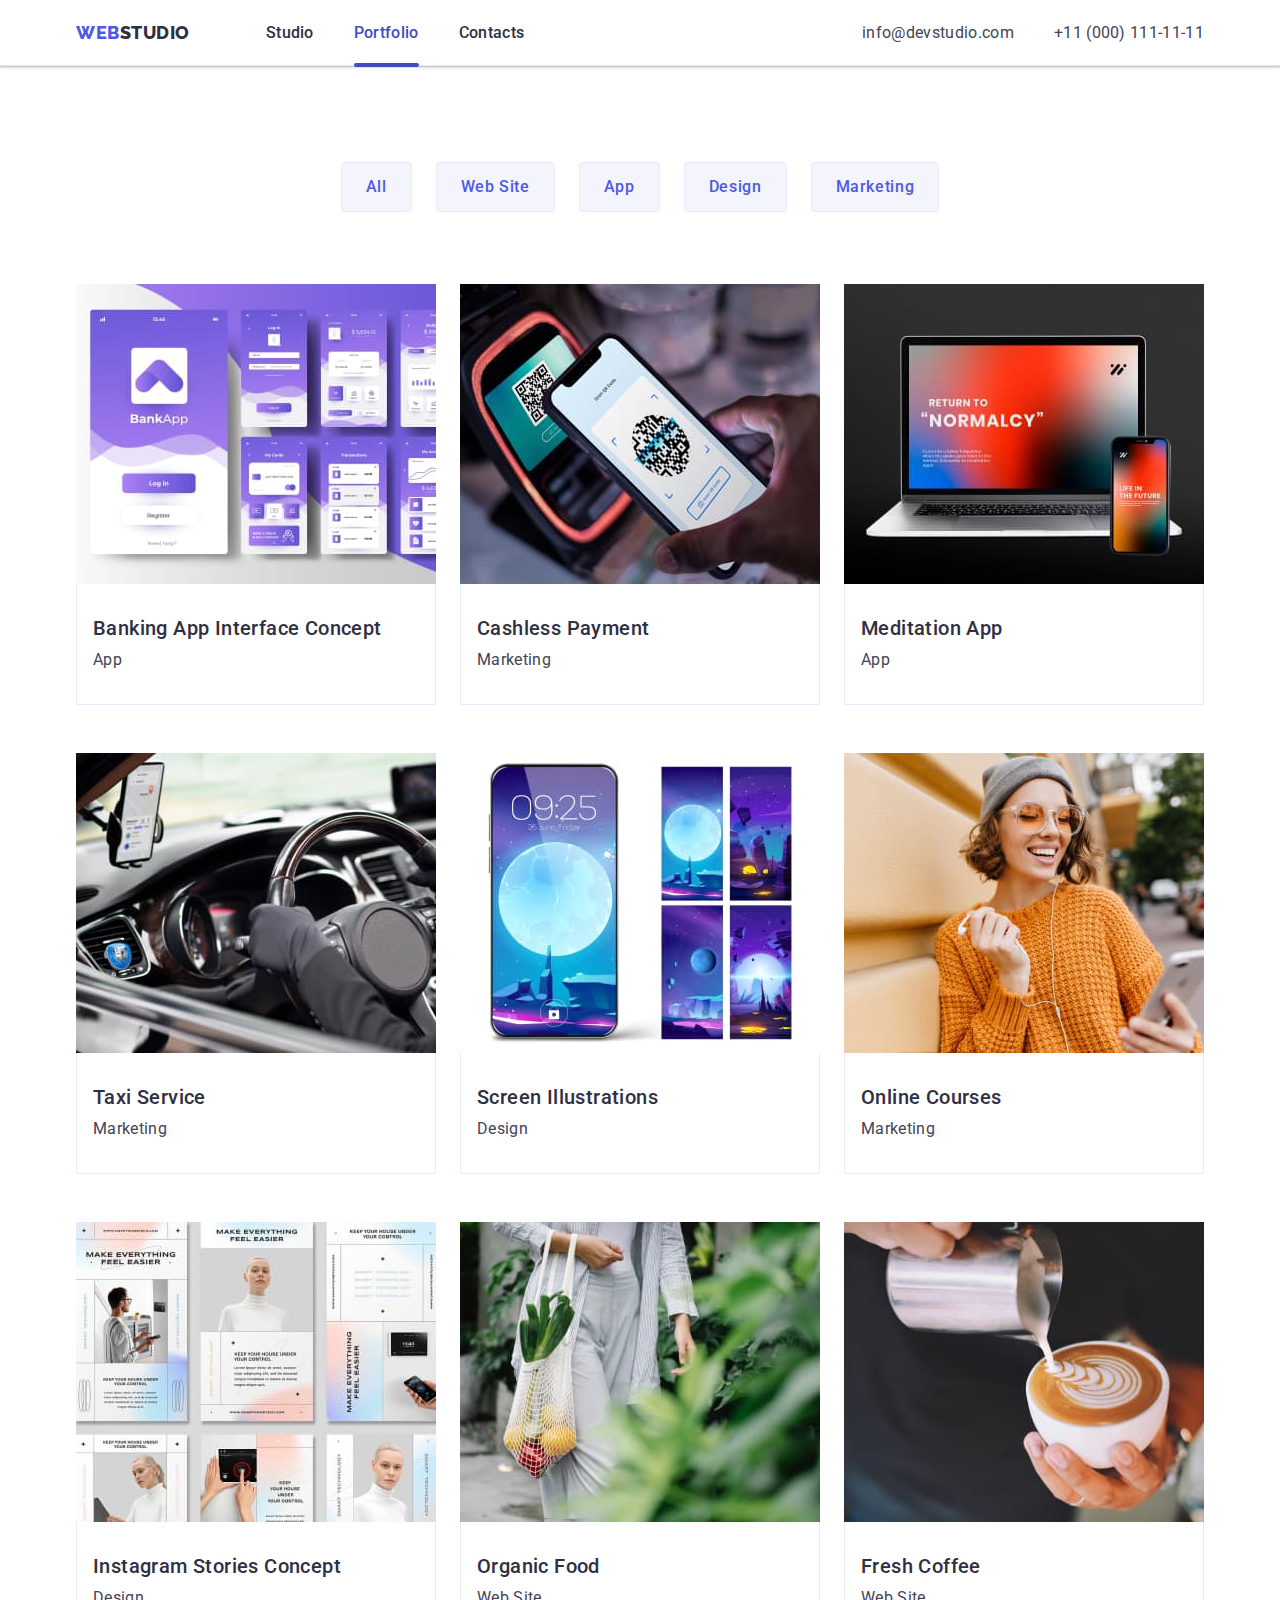
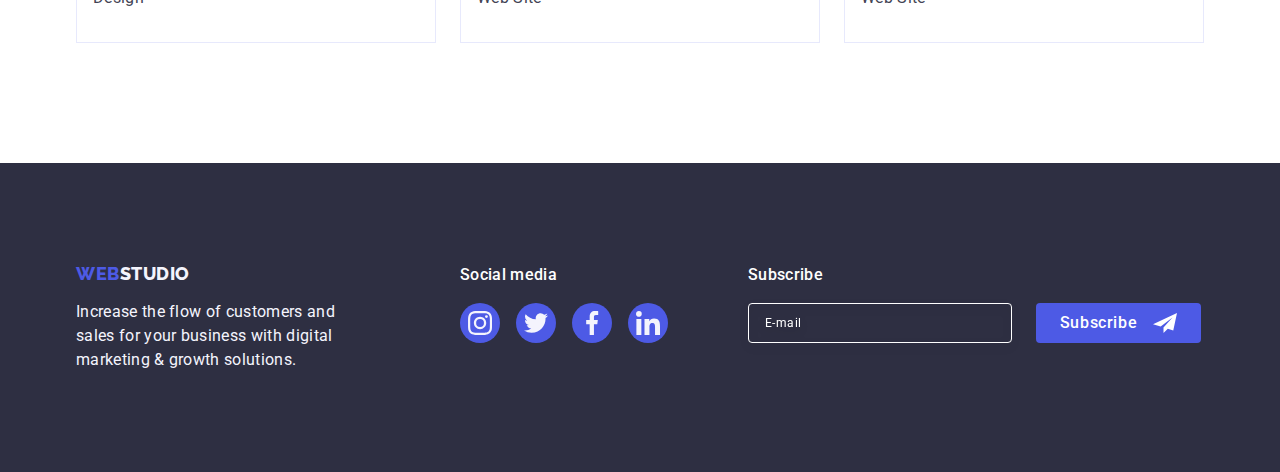
==== portfolio.html @ 52f86ce3 "Initial commit" ====
<!DOCTYPE html>
<html lang="en">
  <head>
    <meta charset="UTF-8" />
    <meta http-equiv="X-UA-Compatible" content="IE=edge" />
    <meta name="viewport" content="width=device-width, initial-scale=1.0" />
    <title>Portfolio</title>
    <link rel="preconnect" href="https://fonts.googleapis.com" />
    <link rel="preconnect" href="https://fonts.gstatic.com" crossorigin />
    <link
      href="https://fonts.googleapis.com/css2?family=Raleway:wght@800&family=Roboto:wght@400;500;700;900&display=swap"
      rel="stylesheet"
    />
    <link
      rel="stylesheet"
      href="https://cdn.jsdelivr.net/npm/modern-normalize@1.1.0/modern-normalize.min.css"
    />
    <link rel="stylesheet" href="./css/styles.css" />
  </head>
  <body>
    <!-- Header section -->
    <header class="header">
      <div class="c-header container">
        <nav class="nav">
          <a class="logo link" href="./index.html">
            Web<span class="studio">Studio</span>
          </a>
          <ul class="list nav-list">
            <li>
              <a class="first-menu link" href="./index.html">Studio</a>
            </li>
            <li>
              <a class="first-menu current link" href="./portfolio.html"
                >Portfolio</a
              >
            </li>
            <li>
              <a class="first-menu link" href="">Contacts</a>
            </li>
          </ul>
        </nav>
        <address class="address">
          <ul class="adress-list list">
            <li>
              <a class="adress-link link" href="mailto:info@devstudio.com"
                >info@devstudio.com</a
              >
            </li>
            <li>
              <a class="adress-link link" href="tel:+110001111111"
                >+11 (000) 111-11-11</a
              >
            </li>
          </ul>
        </address>
      </div>
    </header>
    <main>
      <!-- Filter -->
      <section class="global-portfolio">
        <div class="container">
          <h1 hidden>Portfolio</h1>
          <ul class="glob-port-list list">
            <li>
              <button class="button-port button" type="button">All</button>
            </li>
            <li>
              <button class="button-port button" type="button">Web Site</button>
            </li>
            <li>
              <button class="button-port button" type="button">App</button>
            </li>
            <li>
              <button class="button-port button" type="button">Design</button>
            </li>
            <li>
              <button class="button-port button" type="button">
                Marketing
              </button>
            </li>
          </ul>
          <!-- Portfolio -->
          <ul class="glob-port-list-photo list">
            <li class="glob-port-photo-li">
              <a class="glob-portfolio-link link" href="">
                <div class="portfolio-box">
                  <img
                    src="./images/portfolio/img-01.jpg"
                    alt="img 1"
                    width="360"
                    height="300"
                  />
                  <p class="overlay-label">
                    14 Stylish and User-Friendly App Design Concepts · Task
                    Manager App · Calorie Tracker App · Exotic Fruit Ecommerce
                    App · Cloud Storage App
                  </p>
                </div>
                <div class="app-character">
                  <h2 class="first-h">Banking App Interface Concept</h2>
                  <p class="first-p">App</p>
                </div></a
              >
            </li>
            <li class="glob-port-photo-li">
              <a class="glob-portfolio-link link" href=""
                ><div class="portfolio-box">
                  <img
                    src="./images/portfolio/img-02.jpg"
                    alt="img 2"
                    width="360"
                    height="300"
                  />
                  <p class="overlay-label">
                    14 Stylish and User-Friendly App Design Concepts · Task
                    Manager App · Calorie Tracker App · Exotic Fruit Ecommerce
                    App · Cloud Storage App
                  </p>
                </div>
                <div class="app-character">
                  <h2 class="first-h">Cashless Payment</h2>
                  <p class="first-p">Marketing</p>
                </div></a
              >
            </li>
            <li class="glob-port-photo-li">
              <a class="glob-portfolio-link link" href=""
                ><div class="portfolio-box">
                  <img
                    src="./images/portfolio/img-03.jpg"
                    alt="img 3"
                    width="360"
                    height="300"
                  />
                  <p class="overlay-label">
                    Lo14 Stylish and User-Friendly App Design Concepts · Task
                    Manager App · Calorie Tracker App · Exotic Fruit Ecommerce
                    App · Cloud Storage Apprem ipsum dolor sit amet, consectetur
                    adipisicing elit.
                  </p>
                </div>
                <div class="app-character">
                  <h2 class="first-h">Meditation App</h2>
                  <p class="first-p">App</p>
                </div></a
              >
            </li>
            <li class="glob-port-photo-li">
              <a class="glob-portfolio-link link" href=""
                ><div class="portfolio-box">
                  <img
                    src="./images/portfolio/img-04.jpg"
                    alt="img 4"
                    width="360"
                    height="300"
                  />
                  <p class="overlay-label">
                    14 Stylish and User-Friendly App Design Concepts · Task
                    Manager App · Calorie Tracker App · Exotic Fruit Ecommerce
                    App · Cloud Storage App
                  </p>
                </div>
                <div class="app-character">
                  <h2 class="first-h">Taxi Service</h2>
                  <p class="first-p">Marketing</p>
                </div></a
              >
            </li>
            <li class="glob-port-photo-li">
              <a class="glob-portfolio-link link" href=""
                ><div class="portfolio-box">
                  <img
                    src="./images/portfolio/img-05.jpg"
                    alt="img 5"
                    width="360"
                    height="300"
                  />
                  <p class="overlay-label">
                    14 Stylish and User-Friendly App Design Concepts · Task
                    Manager App · Calorie Tracker App · Exotic Fruit Ecommerce
                    App · Cloud Storage App
                  </p>
                </div>
                <div class="app-character">
                  <h2 class="first-h">Screen Illustrations</h2>
                  <p class="first-p">Design</p>
                </div></a
              >
            </li>
            <li class="glob-port-photo-li">
              <a class="glob-portfolio-link link" href=""
                ><div class="portfolio-box">
                  <img
                    src="./images/portfolio/img-06.jpg"
                    alt="img 6"
                    width="360"
                    height="300"
                  />
                  <p class="overlay-label">
                    14 Stylish and User-Friendly App Design Concepts · Task
                    Manager App · Calorie Tracker App · Exotic Fruit Ecommerce
                    App · Cloud Storage AppLorem ipsum dolor sit amet,
                    consectetur adipisicing elit.
                  </p>
                </div>
                <div class="app-character">
                  <h2 class="first-h">Online Courses</h2>
                  <p class="first-p">Marketing</p>
                </div></a
              >
            </li>
            <li class="glob-port-photo-li">
              <a class="glob-portfolio-link link" href=""
                ><div class="portfolio-box">
                  <img
                    src="./images/portfolio/img-07.jpg"
                    alt="img 7"
                    width="360"
                    height="300"
                  />
                  <p class="overlay-label">
                    Lor14 Stylish and User-Friendly App Design Concepts · Task
                    Manager App · Calorie Tracker App · Exotic Fruit Ecommerce
                    App · Cloud Storage Appem ipsum dolor sit amet, consectetur
                    adipisicing elit.
                  </p>
                </div>
                <div class="app-character">
                  <h2 class="first-h">Instagram Stories Concept</h2>
                  <p class="first-p">Design</p>
                </div></a
              >
            </li>
            <li class="glob-port-photo-li">
              <a class="glob-portfolio-link link" href=""
                ><div class="portfolio-box">
                  <img
                    src="./images/portfolio/img-08.jpg"
                    alt="img 8"
                    width="360"
                    height="300"
                  />
                  <p class="overlay-label">
                    Lo14 Stylish and User-Friendly App Design Concepts · Task
                    Manager App · Calorie Tracker App · Exotic Fruit Ecommerce
                    App · Cloud Storage Apprem ipsum dolor sit amet, consectetur
                    adipisicing elit.
                  </p>
                </div>
                <div class="app-character">
                  <h2 class="first-h">Organic Food</h2>
                  <p class="first-p">Web Site</p>
                </div></a
              >
            </li>
            <li class="glob-port-photo-li">
              <a class="glob-portfolio-link link" href=""
                ><div class="portfolio-box">
                  <img src="./images/portfolio/img-09.jpg" alt="img 9" />
                  <p class="overlay-label">
                    Lo14 Stylish and User-Friendly App Design Concepts · Task
                    Manager App · Calorie Tracker App · Exotic Fruit Ecommerce
                    App · Cloud Storage Apprem ipsum dolor sit amet, consectetur
                    adipisicing elit.
                  </p>
                </div>
                <div class="app-character">
                  <h2 class="first-h">Fresh Coffee</h2>
                  <p class="first-p">Web Site</p>
                </div></a
              >
            </li>
          </ul>
        </div>
      </section>
    </main>
    <footer class="footer">
      <div class="footer-container-global container">
        <div class="footer-container">
          <a class="footer-logo link" href="./index.html">
            Web<span class="studio-two">Studio</span>
          </a>
          <p class="footer-p first-p">
            Increase the flow of customers and sales for your business with
            digital marketing & growth solutions.
          </p>
        </div>
        <div class="socials-container">
          <p class="footer-par">Social media</p>
          <ul class="footer-list list">
            <li class="footer-item">
              <a class="footer-link" href="">
                <svg class="footer-icon" width="24" height="24">
                  <use href="./images/icons.svg#instagram"></use>
                </svg>
              </a>
            </li>
            <li class="footer-item">
              <a class="footer-link" href="">
                <svg class="footer-icon" width="24" height="24">
                  <use href="./images/icons.svg#twitter"></use>
                </svg>
              </a>
            </li>
            <li class="footer-item">
              <a class="footer-link" href="">
                <svg class="footer-icon" width="24" height="24">
                  <use href="./images/icons.svg#facebook"></use>
                </svg>
              </a>
            </li>
            <li class="footer-item">
              <a class="footer-link" href="">
                <svg class="footer-icon" width="24" height="24">
                  <use href="./images/icons.svg#linkedin"></use>
                </svg>
              </a>
            </li>
          </ul>
        </div>
        <!-- Subscription form -->
        <div class="subscribe-form">
          <p class="footer-par">Subscribe</p>
          <form name="subscribe_form" class="subscribe-form-wrapper" novalidate>
            <label class="subscribe-form-wrapper">
              <input
                class="subscribe-form-input"
                type="email"
                name="subscribe-form-input"
                placeholder="E-mail"
              />
            </label>
            <button class="subscribe-btn button" type="submit">
              Subscribe
              <svg class="subscribe-btn-icon" width="24" height="24">
                <use href="./images/icons.svg#icon-send"></use>
              </svg>
            </button>
          </form>
        </div>
      </div>
    </footer>
  </body>
</html>
---- css/styles.css ----
/*! normalize.css v8.0.1 | MIT License | github.com/necolas/normalize.css */

/* Document
   ========================================================================== */

/**
 * 1. Correct the line height in all browsers.
 * 2. Prevent adjustments of font size after orientation changes in iOS.
 */

 html {
    line-height: 1.15; /* 1 */
    -webkit-text-size-adjust: 100%; /* 2 */
  }
  
  /* Sections
     ========================================================================== */
  
  /**
   * Remove the margin in all browsers.
   */
  
  body {
    margin: 0;
  }
  
  /**
   * Render the `main` element consistently in IE.
   */
  
  main {
    display: block;
  }
  
  /**
   * Correct the font size and margin on `h1` elements within `section` and
   * `article` contexts in Chrome, Firefox, and Safari.
   */
  
  h1 {
    font-size: 2em;
    margin: 0.67em 0;
  }
  
  /* Grouping content
     ========================================================================== */
  
  /**
   * 1. Add the correct box sizing in Firefox.
   * 2. Show the overflow in Edge and IE.
   */
  
  hr {
    box-sizing: content-box; /* 1 */
    height: 0; /* 1 */
    overflow: visible; /* 2 */
  }
  
  /**
   * 1. Correct the inheritance and scaling of font size in all browsers.
   * 2. Correct the odd `em` font sizing in all browsers.
   */
  
  pre {
    font-family: monospace, monospace; /* 1 */
    font-size: 1em; /* 2 */
  }
  
  /* Text-level semantics
     ========================================================================== */
  
  /**
   * Remove the gray background on active links in IE 10.
   */
  
  a {
    background-color: transparent;
  }
  
  /**
   * 1. Remove the bottom border in Chrome 57-
   * 2. Add the correct text decoration in Chrome, Edge, IE, Opera, and Safari.
   */
  
  abbr[title] {
    border-bottom: none; /* 1 */
    text-decoration: underline; /* 2 */
    text-decoration: underline dotted; /* 2 */
  }
  
  /**
   * Add the correct font weight in Chrome, Edge, and Safari.
   */
  
  b,
  strong {
    font-weight: bolder;
  }
  
  /**
   * 1. Correct the inheritance and scaling of font size in all browsers.
   * 2. Correct the odd `em` font sizing in all browsers.
   */
  
  code,
  kbd,
  samp {
    font-family: monospace, monospace; /* 1 */
    font-size: 1em; /* 2 */
  }
  
  /**
   * Add the correct font size in all browsers.
   */
  
  small {
    font-size: 80%;
  }
  
  /**
   * Prevent `sub` and `sup` elements from affecting the line height in
   * all browsers.
   */
  
  sub,
  sup {
    font-size: 75%;
    line-height: 0;
    position: relative;
    vertical-align: baseline;
  }
  
  sub {
    bottom: -0.25em;
  }
  
  sup {
    top: -0.5em;
  }
  
  /* Embedded content
     ========================================================================== */
  
  /**
   * Remove the border on images inside links in IE 10.
   */
  
  img {
    border-style: none;
  }
  
  /* Forms
     ========================================================================== */
  
  /**
   * 1. Change the font styles in all browsers.
   * 2. Remove the margin in Firefox and Safari.
   */
  
  button,
  input,
  optgroup,
  select,
  textarea {
    font-family: inherit; /* 1 */
    font-size: 100%; /* 1 */
    line-height: 1.15; /* 1 */
    margin: 0; /* 2 */
  }
  
  /**
   * Show the overflow in IE.
   * 1. Show the overflow in Edge.
   */
  
  button,
  input { /* 1 */
    overflow: visible;
  }
  
  /**
   * Remove the inheritance of text transform in Edge, Firefox, and IE.
   * 1. Remove the inheritance of text transform in Firefox.
   */
  
  button,
  select { /* 1 */
    text-transform: none;
  }
  
  /**
   * Correct the inability to style clickable types in iOS and Safari.
   */
  
  button,
  [type="button"],
  [type="reset"],
  [type="submit"] {
    -webkit-appearance: button;
  }
  
  /**
   * Remove the inner border and padding in Firefox.
   */
  
  button::-moz-focus-inner,
  [type="button"]::-moz-focus-inner,
  [type="reset"]::-moz-focus-inner,
  [type="submit"]::-moz-focus-inner {
    border-style: none;
    padding: 0;
  }
  
  /**
   * Restore the focus styles unset by the previous rule.
   */
  
  button:-moz-focusring,
  [type="button"]:-moz-focusring,
  [type="reset"]:-moz-focusring,
  [type="submit"]:-moz-focusring {
    outline: 1px dotted ButtonText;
  }
  
  /**
   * Correct the padding in Firefox.
   */
  
  fieldset {
    padding: 0.35em 0.75em 0.625em;
  }
  
  /**
   * 1. Correct the text wrapping in Edge and IE.
   * 2. Correct the color inheritance from `fieldset` elements in IE.
   * 3. Remove the padding so developers are not caught out when they zero out
   *    `fieldset` elements in all browsers.
   */
  
  legend {
    box-sizing: border-box; /* 1 */
    color: inherit; /* 2 */
    display: table; /* 1 */
    max-width: 100%; /* 1 */
    padding: 0; /* 3 */
    white-space: normal; /* 1 */
  }
  
  /**
   * Add the correct vertical alignment in Chrome, Firefox, and Opera.
   */
  
  progress {
    vertical-align: baseline;
  }
  
  /**
   * Remove the default vertical scrollbar in IE 10+.
   */
  
  textarea {
    overflow: auto;
  }
  
  /**
   * 1. Add the correct box sizing in IE 10.
   * 2. Remove the padding in IE 10.
   */
  
  [type="checkbox"],
  [type="radio"] {
    box-sizing: border-box; /* 1 */
    padding: 0; /* 2 */
  }
  
  /**
   * Correct the cursor style of increment and decrement buttons in Chrome.
   */
  
  [type="number"]::-webkit-inner-spin-button,
  [type="number"]::-webkit-outer-spin-button {
    height: auto;
  }
  
  /**
   * 1. Correct the odd appearance in Chrome and Safari.
   * 2. Correct the outline style in Safari.
   */
  
  [type="search"] {
    -webkit-appearance: textfield; /* 1 */
    outline-offset: -2px; /* 2 */
  }
  
  /**
   * Remove the inner padding in Chrome and Safari on macOS.
   */
  
  [type="search"]::-webkit-search-decoration {
    -webkit-appearance: none;
  }
  
  /**
   * 1. Correct the inability to style clickable types in iOS and Safari.
   * 2. Change font properties to `inherit` in Safari.
   */
  
  ::-webkit-file-upload-button {
    -webkit-appearance: button; /* 1 */
    font: inherit; /* 2 */
  }
  
  /* Interactive
     ========================================================================== */
  
  /*
   * Add the correct display in Edge, IE 10+, and Firefox.
   */
  
  details {
    display: block;
  }
  
  /*
   * Add the correct display in all browsers.
   */
  
  summary {
    display: list-item;
  }
  
  /* Misc
     ========================================================================== */
  
  /**
   * Add the correct display in IE 10+.
   */
  
  template {
    display: none;
  }
  
  /**
   * Add the correct display in IE 10.
   */
  
  [hidden] {
    display: none;
  }

:root {
	--primary-brand: #4d5ae5;
	--pressed-state: #404bbf;
	--dark: #2e2f42;
	--success: #31d0aa;
	--text: #434455;
	--subtle-text: #8e8f99;
	--accent: #e7e9fc;
	--light: #f4f4fd;
	--modal-overlay: #2e2f42;
	--hero-background: #2e2f42;
	--white-background: #ffffff;
	--modal-background: #fcfcfc;
}

body {
    font-family: 'Roboto', sans-serif;
    color: var(--text);
    background-color: var(--white-background);
}

h1, h2, h3, h4, h5, h6 {
    margin: 0;
}

p {
    margin: 0;
}

img {
    display: block;
}


.list {
    list-style: none;
    margin: 0;
    padding-left: 0;
}

.link {
    text-decoration: none;
    color: var(--dark);
    text-decoration: none;
    transition: color 250ms cubic-bezier(0.4, 0, 0.2, 1);

}

.link:hover,
.link:focus {
    color: var(--pressed-state);
}

.container {
    width: 1158px;
    margin-left: auto;
    margin-right: auto;
    padding: 0 15px;
}

.first-menu {
    position: relative;
    font-weight: 500;
    line-height: 1.5;
    letter-spacing: 0.02em;
    padding: 24px 0 24px;
}

.first-menu::after {
  content: '';
  position: absolute;
  bottom: 0;
  left: 0;
  bottom: -1px;
  width: 100%;
  height: 4px;
  border-radius: 2px;
}

.overlay-label {
  position: absolute;
  top: 0;
  font-size: 16px;
  line-height: 1.5;
  letter-spacing: 0.02em;
  color: var(--light);
  padding: 40px 32px;
  margin: 0;
  background-color: var(--primary-brand);
  height: 100%;
  width: 100%;
  transform: translateY(100%);
  transition: transform 250ms cubic-bezier(0.4, 0, 0.2, 1);
}

.glob-portfolio-link:hover .overlay-label,
.glob-portfolio-link:focus .overlay-label {
  transform: translateY(0);
}

.glob-portfolio-link {
  display: block;
  transition: box-shadow 250ms cubic-bezier(0.4, 0, 0.2, 1);
}

.glob-portfolio-link:hover,
.glob-portfolio-link:focus {
  box-shadow: 0px 1px 6px rgba(46, 47, 66, 0.08), 0px 1px 1px rgba(46, 47, 66, 0.16), 0px 2px 1px rgba(46, 47, 66, 0.08);
}
.portfolio-box {
  position: relative;
  overflow: hidden;
}

.first-menu.current {
  color: var(--pressed-state);
}

.first-menu.current::after {
  background-color: var(--pressed-state);
}

.logo {
    color: var(--primary-brand);
    font-family: 'Raleway', sans-serif;
    font-size: 18px;
    font-weight: 800;
    font-size: 18;
    line-height: 1.17;
    letter-spacing: 0.03em;
    text-transform: uppercase;
    margin-right: 76px;
}

.studio {
    color: var(--dark);
}

.studio-two {
    color: var(--light);
}

.adress-link {
    line-height: 1.5;
    letter-spacing: 0.02em;
    color: var(--text);
}

.button {
    color: var(--white-background);
    background-color: var(--primary-brand);
    border: none;
    border-radius: 4px;
    cursor: pointer;
    transition: background-color 250ms cubic-bezier(0.4, 0, 0.2, 1), color 250ms cubic-bezier(0.4, 0, 0.2, 1);
}

.button:hover,
.button:focus {
    color: var(--white-background);
    background-color: var(--pressed-state);
    border: none;
    cursor: pointer;
}

.address {
    font-style: normal;
}

.hero {
    background-color: var(--modal-overlay);
    padding-top: 188px;
    padding-bottom: 188px;
    background-image: linear-gradient(rgba(46, 47, 66, 0.7), rgba(46, 47, 66, 0.7)), url(../images/header/people-office.jpg);
    max-width: 1440px;
    background-repeat: no-repeat;
    background-position: center;
    background-size: cover;
    margin-right: auto;
    margin-left: auto;
}

.first-header {
    font-size: 56px;
    line-height: 1.07;
    text-align: center;
    letter-spacing: 0.02em;
    color: var(--white-background);
    max-width: 496px;
    text-align: center;
    margin-right: auto;
    margin-left: auto;
}

.order-service {
    font-weight: 500;
    line-height: 1.5;
    letter-spacing: 0.04em;
    display: block;
    min-width: 169px;
    height: 56px;
    text-align: center;
    margin-left: auto;
    margin-right: auto;
    margin-top: 48px;
    transition: background-color 250ms cubic-bezier(0.4, 0, 0.2, 1);
}

.first-h {
    font-weight: 500;
    font-size: 20px;
    line-height: 1.2;
    letter-spacing: 0.02em;
    color: var(--dark);
    margin-bottom: 8px;
}

.first-p {
    font-size: 16px;
    line-height: 1.5;
    letter-spacing: 0.02em;
    color: var(--text);
}

.what-we-do {
    font-size: 36px;
    line-height: 1.11;
    text-align: center;
    letter-spacing: 0.02em;
    text-transform: capitalize;
    color: var(--dark);
    margin-bottom: 72px;
}

.team {
    background-color: var(--light);
    padding: 120px 0;
}

.our-team {
    font-size: 36px;
    line-height: 1.11;
    text-align: center;
    letter-spacing: 0.02em;
    text-transform: capitalize;
    color: var(--dark); 
    margin-bottom: 72px;   
}

.first-li {
    background-color: var(--white-background);
    width: calc((100%-72px)/4);
    height: 428px;
    border-radius: 0px 0px 4px 4px;
    box-shadow: 0px 1px 6px rgba(46, 47, 66, 0.08), 0px 1px 1px rgba(46, 47, 66, 0.16), 0px 2px 1px rgba(46, 47, 66, 0.08);
}

.footer {
    background-color: var(--modal-overlay);
    padding: 100px 0;
}

.footer-p {
    max-width: 264px;
    color: var(--light);
}

.footer-logo {
    color: var(--primary-brand);
    font-family: 'Raleway', sans-serif;
    font-size: 18px;
    font-weight: 800;
    font-size: 18;
    line-height: 1.17;
    letter-spacing: 0.03em;
    text-transform: uppercase;
    display: inline-block;
    margin-bottom: 16px;
}

.button-port {
    font-family: "Roboto", sans-serif;
    font-weight: 500;
    line-height: 1.5;
    letter-spacing: 0.04em;
    color: var(--primary-brand);
    background-color: var(--light);
    padding: 12px 24px;
    border: 1px solid var(--accent);
    transition: color 250ms cubic-bezier(0.4, 0, 0.2, 1), background-color 250ms cubic-bezier(0.4, 0, 0.2, 1), border-color 250ms cubic-bezier(0.4, 0, 0.2, 1), box-shadow 250ms cubic-bezier(0.4, 0, 0.2, 1);
}

.button-port:hover,
.button-port:focus {
  box-shadow: 0px 3px 1px rgba(0, 0, 0, 0.1), 0px 2px 1px rgba(0, 0, 0, 0.08), 0px 2px 2px rgba(0, 0, 0, 0.12);
  border: 1px solid transparent;
  color: var(--white-background);
  background-color: var(--primary-brand);
}

.header {
    border-bottom: 1px solid var(--accent);
    box-shadow: 0px 2px 1px rgba(46, 47, 66, 0.08), 0px 1px 1px rgba(46, 47, 66, 0.16), 0px 1px 6px rgba(46, 47, 66, 0.08);
}

.header .container {
    display: flex;
    align-items: center;
    justify-content: space-between;
}

.c-header {
    display: flex;
}

.nav {
    display: flex;
    align-items: center;
}

.nav-list {
    display: flex;
    gap: 40px;
    justify-content: center;
    padding: 20.5px 0;
}

.adress-list {
    display: flex;
    gap: 40px;
    align-items: center;
}

.info-sect {
    padding: 120px 0;
}

.info-list {
    display: flex;
    gap: 24px;
}

.info-element {
    width: calc((100% - 72px) / 4);
}

.portfolio-sect {
    padding-bottom: 120px;
}

.portfolio-list {
    display: flex;
    gap: 24px;
}

.portfolio-element {
    width: calc((100% - 48px) / 3);
}

.team-list {
    display: flex;
    gap: 24px;
}

.portfolio-li {
    padding: 32px 0px;
    text-align: center;
}

.global-portfolio {
    padding: 96px 0 120px;
}

.glob-port-list {
    display: flex;
    justify-content: center;
    gap: 24px;
    margin-bottom: 72px;
}

.glob-port-list-photo {
    display: flex;
    flex-wrap: wrap;
    column-gap: 24px;
    row-gap: 48px;
}

.glob-port-photo-li {
    width: calc((100% - 48px) / 3);
}

.app-character {
    padding: 32px 16px;
    border: 1px solid var(--accent);
    border-top: none;
}

.info-icon {
  display: flex;
  align-items: center;
  justify-content: center;
  height: 112px;
  background-color: var(--light);
  border-radius: 4px;
  margin-bottom: 8px;
}

.socials-list {
  display: flex;
  justify-content: center;
  gap: 24px;
}

.socials-item {
  width: 40px;
  height: 40px;
}

.socials-link {
  display: flex;
  align-items: center;
  justify-content: center;
  width: 100%;
  height: 100%;
  background-color: var(--primary-brand);
  border-radius: 50%;
  transition: background-color 250ms cubic-bezier(0.4, 0, 0.2, 1);
}

.socials-link:hover,
.socials-link:focus {
  background-color: #404bbf;
}

.socials-icon {
  fill: var(--light);
}

.customers {
  padding-top: 120px;
  padding-bottom: 120px;
}

.customers-list {
  display: flex;
  gap: 24px;
}

.customers-items {
  width: calc((100% - 120px) / 6);
  height: 88px;
}

.customers-link {
  display: flex;
  align-items: center;
  justify-content: center;
  color: var(--subtle-text);
  width: 100%;
  height: 100%;
  border: 1px solid var(--subtle-text);
  border-radius: 4px;
  transition: border-color 250ms cubic-bezier(0.4, 0, 0.2, 1), color 250ms cubic-bezier(0.4, 0, 0.2, 1);
}

.customers-link:hover,
.customers-link:focus {
  border-color: var(--pressed-state);
  color: var(--pressed-state);
}

.customers-icon {
  fill: currentColor;
}

.cutomers-h {
  line-height: 1.1;
} 

.footer-container-global {
  display: flex;
  align-items: baseline;
}

.footer-container {
  margin-right: 120px;
}

.footer-par {
  font-weight: 500;
  font-size: 16px;
  line-height: 1.5;
  letter-spacing: 0.02em;
  color: var(--white-background);
  margin-bottom: 16px;
}

.footer-list {
  display: flex;
  gap: 16px;
}

.footer-item {
  width: 40px;
  height: 40px;
}

.footer-link {
  display: flex;
  align-items: center;
  justify-content: center;
  width: 100%;
  height: 100%;
  background-color: var(--primary-brand);
  border-radius: 50%;
  transition: background-color 250ms cubic-bezier(0.4, 0, 0.2, 1);
}

.footer-link:hover,
.footer-link:focus {
  background-color: var(--success);
}

.footer-icon {
  fill: var(--light);
}

.info-p {
  margin-bottom: 0px;
}

/* Modal styles */

.backdrop {
  position: fixed;
  top: 0;
  left: 0;
  width: 100%;
  height: 100%;
  background-color: rgba(46, 47, 66, 0.4);

  opacity: 1;
  visibility: visible;
  pointer-events: initial;

  transition: opacity 250ms cubic-bezier(0.4, 0, 0.2, 1), visibility 250ms cubic-bezier(0.4, 0, 0.2, 1);
}

.is-hidden {
  opacity: 0;
  visibility: hidden;
  pointer-events: none;
}

.modal {
  position: absolute;
  top: 50%;
  left: 50%;
  transform: translate(-50%, -50%);
  width: 408px;
  min-height: 576px;
  padding: 72px 24px 24px 24px; 
  background-color: var(--modal-background);
  border-radius: 4px;
  box-shadow: 0px 1px 1px rgba(0, 0, 0, 0.14), 0px 1px 3px rgba(0, 0, 0, 0.12), 0px 2px 1px rgba(0, 0, 0, 0.2);
  transition: transform 250ms cubic-bezier(0.4, 0, 0.2, 1);
}

input {
  display: block;
}

.contact-form-field-wrapper {
  display: block;
}

.user-message-div {
  margin-bottom: 16px;
}

.contact-form-field-wrapper {
  display: block;
  font-size: 12px;
  line-height: 1.17;
  letter-spacing: 0.04em;
  color: var(--subtle-text);
  margin-bottom: 4px;
}

.contact-form-message {
  width: 100%;
  height: 120px;
  font-size: 12px;
  line-height: 1.17;
  letter-spacing: 0.04em;
  color: rgba(46, 47, 66, 0.4);
  border: 1px solid rgba(46, 47, 66, 0.2);
  border-radius: 4px;
  background-color: transparent;
  padding: 8px 16px;
  outline: transparent;
  resize: none;
  transition: border-color 250ms cubic-bezier(0.4, 0, 0.2, 1);
}

.contact-form-message:focus,
.contact-form-message:hover {
  border-color: var(--primary-brand);
}

.contact-form-input {
  width: 100%;
  height: 40px;
  border: 1px solid rgba(46, 47, 66, 0.4);
  border-radius: 4px;
  background-color: transparent;
  outline: transparent;
  padding-left: 38px;
  transition: border-color 250ms cubic-bezier(0.4, 0, 0.2, 1);
}

.subscribe-form {
  margin-left: 80px;
}

.subscribe-form-wrapper {
  display: flex;
  gap: 24px;
}

.subscribe-form-input {
  font-size: 12px;
  line-height: 1.5;
  letter-spacing: 0.04em;
  width: 264px;
  height: 40px;
  border: 1px solid #ffffff;
  border-radius: 4px;
  background-color: transparent; 
  color: #ffffff;
  padding-left: 16px;
  padding-top: 8px;
  padding-bottom: 8px;
  filter: drop-shadow(0px 4px 4px rgba(0, 0, 0, 0.15));
}

.subscribe-btn {
  display: flex;
  justify-content: center;
  align-items: center;
  font-family: "Roboto", sans-serif;
  font-weight: 500;
  font-size: 16px;
  line-height: 1.5;
  letter-spacing: 0.04em;
  min-width: 165px;
  height: 40px;
}

.subscribe-btn-icon {
  margin-left: 16px;
}

.contact-form-input:hover,
.contact-form-input:focus {
  border-color: var(--primary-brand);
}

.visually-hidden {
  position: absolute;
  width: 1px;
  height: 1px;
  margin: -1px;
  border: 0;
  padding: 0;
  white-space: nowrap;
  clip-path: inset(100%);
  clip: rect(0 0 0 0);
  overflow: hidden;
}

.modal-privacy {
  margin-bottom: 24px;
}

.label-privacy {
  font-size: 12px;
  line-height: 1.17; 
  letter-spacing: 0.04em;
  color: var(--subtle-text);
}

.privacy-span {
  display: inline-flex;
  align-items: center;
  justify-content: center;
  fill: transparent;
  width: 16px; 
  height: 16px; 
  border: 1px solid rgba(46, 47, 66, 0.4);
  border-radius: 2px;
  margin-right: 8px;
  transition: background-color 250ms cubic-bezier(0.4, 0, 0.2, 1), border 250ms cubic-bezier(0.4, 0, 0.2, 1), fill 250ms cubic-bezier(0.4, 0, 0.2, 1);
}

.privacy-policy-input:checked + .label-privacy > .privacy-span {
  background-color: var(--pressed-state);
  border: none;
  fill: var(--white-background);
}

.link-privacy-policy {
  text-decoration: underline;
  color: var(--primary-brand);
}

.contact-form-input-icon {
  position: absolute;
  top: 50%;
  left: 16px;
  transform: translateY(-50%);
  fill: var(--modal-overlay);
  transition: fill 250ms cubic-bezier(0.4, 0, 0.2, 1);
}

.contact-form-input:focus + .contact-form-input-icon,
.contact-form-input:hover + .contact-form-input-icon {
  fill: var(--primary-brand);
}

.contact-form-input-wrapper {
  position: relative;
  display: block;
}

textarea::placeholder {
  font-size: 12px;
  letter-spacing: 4%;
  color: var(--modal-overlay);
  opacity: 40%;
}

input::placeholder {
  font-size: 12px;
  letter-spacing: 4%;
  color: #ffffff; 
  opacity: 1;
}

.send-button {
  display: block;
  min-width: 169px;
  height: 56px;
  font-family: "Roboto", sans-serif;
  font-size: 16px;
  font-weight: 500;
  line-height: 1.5;
  letter-spacing: 0.04em;
  color: #ffffff;
  margin-top: 24px;
  box-shadow: 0px 1px 6px rgba(46, 47, 66, 0.08), 0px 1px 1px rgba(46, 47, 66, 0.16), 0px 2px 1px rgba(46, 47, 66, 0.08);
}

.modal-title {
  font-weight: 500;
  font-size: 16px;
  line-height: 1.5;
  letter-spacing: 0.02em;
  margin-bottom: 16px;
  text-align: center;
  color: var(--modal-overlay);
}

.contact-form-div {
  margin-bottom: 8px;
}

.modal-btn {
  position: absolute;
  display: flex;
  align-items: center;
  justify-content: center;
  top: 24px;
  right: 24px;
  width: 24px;
  height: 24px;
  padding: 0;

  background-color: var(--accent);
  border-radius: 50%;
  border: 1px solid rgba(0, 0, 0, 0.1);
  transition: background-color 250ms cubic-bezier(0.4, 0, 0.2, 1), border 250ms cubic-bezier(0.4, 0, 0.2, 1);
}

.modal-icon {
  transition: fill 250ms cubic-bezier(0.4, 0, 0.2, 1);
} 

.modal-btn:hover,
.modal-btn:focus {
  fill: #ffffff;
}
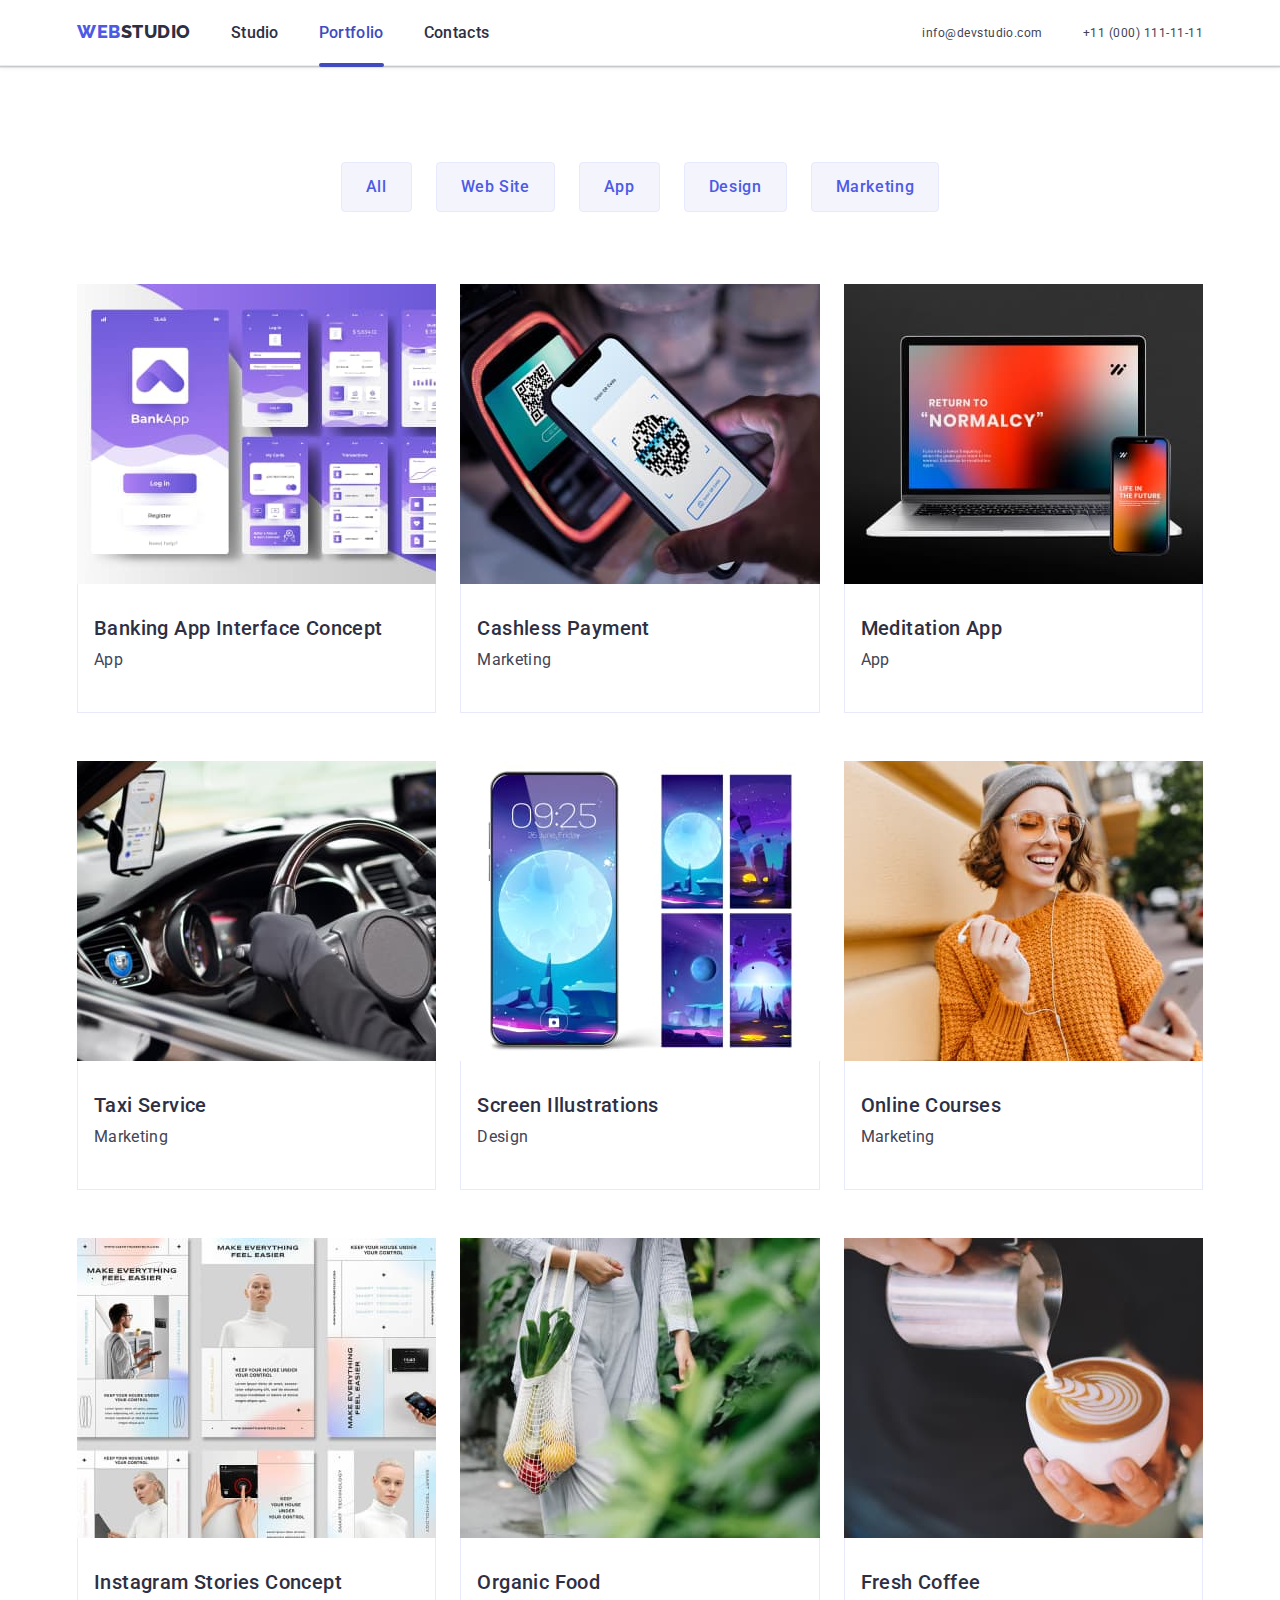
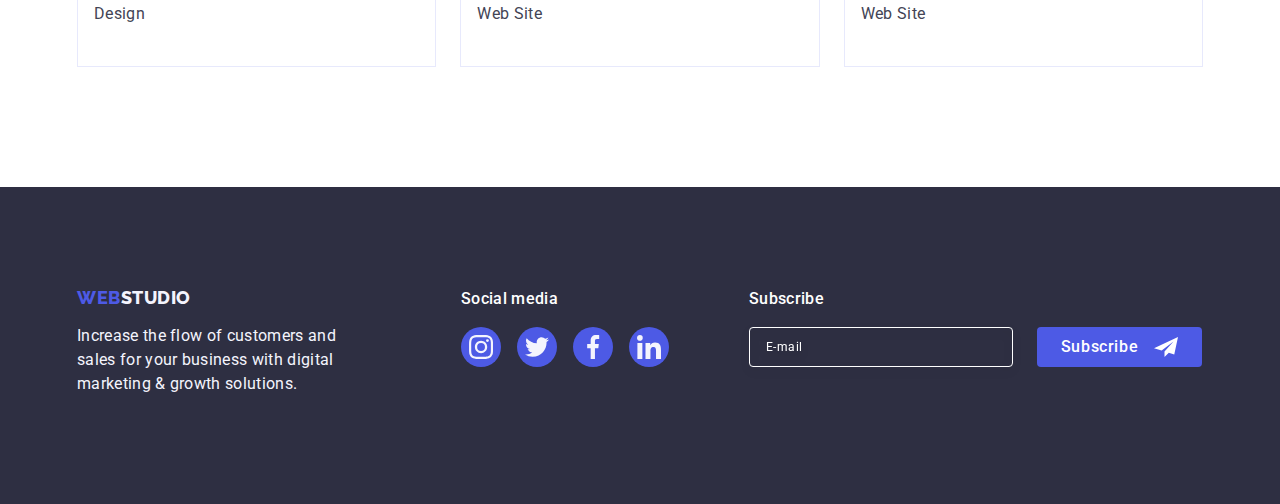
==== commit 97721382: "hw7-mobile-tablet-desktop" ====
--- a/portfolio.html
+++ b/portfolio.html
@@ -22,10 +22,10 @@
     <header class="header">
       <div class="c-header container">
         <nav class="nav">
-          <a class="logo link" href="./index.html">
-            Web<span class="studio">Studio</span>
-          </a>
           <ul class="list nav-list">
+            <a class="logo link" href="./index.html">
+              Web<span class="studio">Studio</span>
+            </a>
             <li>
               <a class="first-menu link" href="./index.html">Studio</a>
             </li>
--- a/css/styles.css
+++ b/css/styles.css
@@ -401,11 +401,29 @@
     color: var(--pressed-state);
 }
 
+/* Phone styles & > */
+
 .container {
-    width: 1158px;
+    min-width: 320px;
+    max-width: 428px;
     margin-left: auto;
     margin-right: auto;
-    padding: 0 15px;
+    padding-left: 16px;
+    padding-right: 16px;
+}
+
+/* Tablet styles & > */
+@media only screen and (min-width: 768px) {
+  .container {
+    max-width: 768px;
+  }
+}
+
+/* Desctop styles & > */
+@media only screen and (min-width: 1158px) {
+  .container {
+    max-width: 1158px;
+  }
 }
 
 .first-menu {
@@ -414,6 +432,19 @@
     line-height: 1.5;
     letter-spacing: 0.02em;
     padding: 24px 0 24px;
+}
+
+@media screen and (min-width: 768px) {
+  .first-menu {
+    font-size: 16px;
+    line-height: 24px;
+  }
+}
+
+@media only screen and (max-width: 767px) {
+  .first-menu {
+    display: none;
+  }
 }
 
 .first-menu::after {
@@ -479,7 +510,7 @@
     line-height: 1.17;
     letter-spacing: 0.03em;
     text-transform: uppercase;
-    margin-right: 76px;
+    margin-right: auto;
 }
 
 .studio {
@@ -494,6 +525,14 @@
     line-height: 1.5;
     letter-spacing: 0.02em;
     color: var(--text);
+}
+
+@media screen and (min-width: 768px) {
+  .adress-link {
+    font-size: 12px;
+    line-height: 14px;
+    letter-spacing: 0.04em;
+  }
 }
 
 .button {
@@ -518,21 +557,41 @@
 }
 
 .hero {
+    display: flex;
     background-color: var(--modal-overlay);
-    padding-top: 188px;
-    padding-bottom: 188px;
+    padding-top: 112px;
+    padding-bottom: 112px;
     background-image: linear-gradient(rgba(46, 47, 66, 0.7), rgba(46, 47, 66, 0.7)), url(../images/header/people-office.jpg);
-    max-width: 1440px;
+    max-width: 428px;
+    padding-left: 27px;
+    padding-right: 27px;
     background-repeat: no-repeat;
     background-position: center;
     background-size: cover;
+}
+
+@media only screen and (min-width: 768px) {
+  .hero {
+    padding-top: 188px;
+    padding-bottom: 188px;
+    max-width: 1440px;
+    padding-left: 0;
+    padding-right: 0;
     margin-right: auto;
     margin-left: auto;
+  }
+}
+
+@media (min-width: 768px) and (max-width: 1157px) {
+  .hero {
+    padding-top: 112px;
+    padding-bottom: 112px;
+  }
 }
 
 .first-header {
-    font-size: 56px;
-    line-height: 1.07;
+    font-size: 36px;
+    line-height: 40px;
     text-align: center;
     letter-spacing: 0.02em;
     color: var(--white-background);
@@ -540,6 +599,15 @@
     text-align: center;
     margin-right: auto;
     margin-left: auto;
+    margin-bottom: 72px;
+}
+
+@media only screen and (min-width: 768px) {
+  .first-header {
+    font-size: 56px;
+    line-height: 1.07;
+    margin-bottom: 0;
+  }
 }
 
 .order-service {
@@ -558,17 +626,36 @@
 
 .first-h {
     font-weight: 500;
-    font-size: 20px;
-    line-height: 1.2;
+    font-size: 36px;
+    line-height: 40px;
     letter-spacing: 0.02em;
     color: var(--dark);
     margin-bottom: 8px;
+}
+
+@media only screen and (min-width: 428px) and (max-width: 767px) {
+  .first-h {
+    text-align: center;
+  }
+}
+
+.first-h-team {
+  font-size: 20px;
+  line-height: 24px;
+}
+
+@media only screen and (min-width: 1158px) {
+  .first-h {
+    font-size: 20px;
+    line-height: 1.2;
+  }
 }
 
 .first-p {
     font-size: 16px;
     line-height: 1.5;
     letter-spacing: 0.02em;
+    margin-bottom: 8px;
     color: var(--text);
 }
 
@@ -605,14 +692,39 @@
     box-shadow: 0px 1px 6px rgba(46, 47, 66, 0.08), 0px 1px 1px rgba(46, 47, 66, 0.16), 0px 2px 1px rgba(46, 47, 66, 0.08);
 }
 
+@media only screen and (min-width: 428px) and (max-width: 767px) {
+  .first-li {
+    width: 264px;
+  }
+}
+
+@media only screen and (min-width: 768px) and (max-width: 1157px) {
+  .first-li {
+    width: calc((100% - 24px) / 2);
+    max-width: 264px;
+  }
+}
+
 .footer {
     background-color: var(--modal-overlay);
     padding: 100px 0;
 }
 
+@media only screen and (min-width: 428px) and (max-width: 1157px) {
+  .footer {
+    padding: 96px 0;
+  }
+}
+
 .footer-p {
     max-width: 264px;
     color: var(--light);
+}
+
+@media only screen and (min-width: 768px) and (max-width: 1157px) {
+  .footer-p {
+    width: 264px;
+  }
 }
 
 .footer-logo {
@@ -649,8 +761,27 @@
 }
 
 .header {
+    display: block;
+    padding-top: 15px;
+    padding-bottom: 14px;
     border-bottom: 1px solid var(--accent);
     box-shadow: 0px 2px 1px rgba(46, 47, 66, 0.08), 0px 1px 1px rgba(46, 47, 66, 0.16), 0px 1px 6px rgba(46, 47, 66, 0.08);
+}
+
+@media only screen and (min-width: 768px) {
+  .header {
+  padding-left: 0;
+  padding-top: 10.7px;
+  padding-bottom: 8.5px;
+  }
+}
+
+@media only screen and (min-width: 1158px) {
+  .header {
+  padding-left: 0;
+  padding-top: 0;
+  padding-bottom: 0;
+  }
 }
 
 .header .container {
@@ -663,6 +794,11 @@
     display: flex;
 }
 
+.burger-menu-icon {
+  background: transparent;
+  border: none;
+}
+
 .nav {
     display: flex;
     align-items: center;
@@ -672,7 +808,12 @@
     display: flex;
     gap: 40px;
     justify-content: center;
+}
+
+@media screen and (min-width: 1158px) {
+  .nav-list {
     padding: 20.5px 0;
+  }
 }
 
 .adress-list {
@@ -681,22 +822,87 @@
     align-items: center;
 }
 
+@media screen and (min-width: 768px) and (max-width: 1157px) {
+  .adress-list {
+    flex-direction: column;
+    justify-content: left;
+    gap: 12px;
+  }
+}
+
+@media only screen and (max-width: 767px) {
+  .adress-list {
+    display: none;
+  }
+}
+
 .info-sect {
     padding: 120px 0;
+}
+
+@media only screen and (min-width: 428px) and (max-width: 767px) {
+  .info-sect {
+    padding-top: 96px;
+    padding-bottom: 96px;
+  }
+}
+
+@media only screen and (min-width: 768px) and (max-width: 1157px) {
+  .info-sect {
+    padding-top: 96px;
+    padding-bottom: 96px;
+  }
 }
 
 .info-list {
     display: flex;
     gap: 24px;
+    list-style: none;
+}
+
+@media only screen and (min-width: 428px) and (max-width: 767px) {
+  .info-list {
+    flex-direction: column;
+    flex-wrap: wrap;
+    gap: 72px;
+  }
+}
+
+@media only screen and (min-width: 768px) and (max-width: 1157px) {
+  .info-list {
+    flex-wrap: wrap;
+    gap: 24px;
+    row-gap: 72px;
+  }
 }
 
 .info-element {
     width: calc((100% - 72px) / 4);
 }
 
+@media only screen and (min-width: 428px) and (max-width: 767px) {
+  .info-element {
+    width: 396px;
+  }
+}
+
+@media only screen and (min-width: 768px) and (max-width: 1157px) {
+  .info-element {
+    width: calc((100% - 24px) / 2);
+  }
+}
+
 .portfolio-sect {
+    display: none;
     padding-bottom: 120px;
 }
+
+@media only screen and (min-width: 1158px) {
+  .portfolio-sect {
+    display: block;
+  }
+}
+
 
 .portfolio-list {
     display: flex;
@@ -710,6 +916,22 @@
 .team-list {
     display: flex;
     gap: 24px;
+}
+
+@media only screen and (min-width: 428px) and (max-width: 767px) {
+  .team-list {
+    flex-direction: column;
+    align-items: center;
+  }
+}
+
+@media only screen and (min-width: 768px) and (max-width: 1157px) {
+  .team-list {
+    flex-wrap: wrap;
+    justify-content: center;
+    gap: 24px;
+    row-gap: 64px;
+  }
 }
 
 .portfolio-li {
@@ -753,6 +975,12 @@
   background-color: var(--light);
   border-radius: 4px;
   margin-bottom: 8px;
+}
+
+@media only screen and (max-width: 1157px) {
+  .info-icon {
+    display: none;
+  }
 }
 
 .socials-list {
@@ -796,9 +1024,37 @@
   gap: 24px;
 }
 
+@media only screen and (min-width: 428px) and (max-width: 767px) {
+  .customers-list {
+    flex-wrap: wrap;
+    gap: 16px;
+  }
+}
+
+@media only screen and (min-width: 768px) and (max-width: 1157px) {
+  .customers-list {
+    flex-wrap: wrap;
+    justify-content: center;
+    row-gap: 72px;
+  }
+}
+
 .customers-items {
   width: calc((100% - 120px) / 6);
   height: 88px;
+}
+
+@media only screen and (min-width: 428px) and (max-width: 767px) {
+  .customers-items {
+    width: calc((100% - 16px) / 2);
+  }
+}
+
+@media only screen and (min-width: 768px) and (max-width: 1157px) {
+  .customers-items {
+    width: calc((100% - 24px) / 3);
+    max-width: 168px;
+  }
 }
 
 .customers-link {
@@ -830,10 +1086,39 @@
 .footer-container-global {
   display: flex;
   align-items: baseline;
+  justify-content: left;
+}
+
+@media only screen and (min-width: 428px) and (max-width: 1157px) {
+  .footer-container-global {
+    flex-wrap: wrap;
+    flex-direction: column;
+    align-items: center;
+    gap: 72px;
+  }
+}
+
+@media only screen and (min-width: 768px) and (max-width: 1157px) {
+  .footer-container-global {
+    flex-direction: column;
+  }
 }
 
 .footer-container {
   margin-right: 120px;
+}
+
+@media only screen and (min-width: 428px) and (max-width: 767px) {
+  .footer-container {
+    margin: 0;
+    text-align: center;
+  }
+}
+
+@media only screen and (min-width: 768px) and (max-width: 1157px) {
+  .footer-container {
+    margin: 0;
+  }
 }
 
 .footer-par {
@@ -843,6 +1128,21 @@
   letter-spacing: 0.02em;
   color: var(--white-background);
   margin-bottom: 16px;
+}
+
+@media only screen and (min-width: 428px) and (max-width: 767px) {
+  .footer-par {
+    text-align: center;
+  }
+}
+
+@media only screen and (min-width: 768px) and (max-width: 1157px) {
+  .footer-logo-and-socials {
+    display: flex;
+    flex-direction: row;
+    align-items: baseline;
+    gap: 24px;
+  }
 }
 
 .footer-list {
@@ -877,6 +1177,7 @@
 
 .info-p {
   margin-bottom: 0px;
+  text-align: left;
 }
 
 /* Modal styles */
@@ -973,9 +1274,38 @@
   margin-left: 80px;
 }
 
+@media only screen and (min-width: 428px) and (max-width: 767px) {
+  .subscribe-form {
+    margin-left: 0;
+    text-align: center;
+    width: 100%;
+  }
+}
+
+@media only screen and (min-width: 768px) and (max-width: 1157px) {
+  .subscribe-form {
+    margin: 0;
+  }
+}
+
 .subscribe-form-wrapper {
   display: flex;
   gap: 24px;
+}
+
+@media only screen and (min-width: 428px) and (max-width: 767px) {
+  .subscribe-form-wrapper {
+    flex-direction: column;
+    justify-content: center;
+    align-items: center;
+  }
+}
+
+@media only screen and (min-width: 768px) and (max-width: 1157px) {
+  .subscribe-form-wrapper {
+    justify-content: left;
+    align-items: left;
+  }
 }
 
 .subscribe-form-input {
@@ -994,6 +1324,12 @@
   filter: drop-shadow(0px 4px 4px rgba(0, 0, 0, 0.15));
 }
 
+@media only screen and (min-width: 428px) and (max-width: 767px) {
+  .subscribe-form-input {
+    width: 398px;
+  }
+}
+
 .subscribe-btn {
   display: flex;
   justify-content: center;
@@ -1005,6 +1341,12 @@
   letter-spacing: 0.04em;
   min-width: 165px;
   height: 40px;
+}
+
+@media only screen and (min-width: 428px) and (max-width: 1157px) {
+  .subscribe-btn {
+    width: 165px;
+  }
 }
 
 .subscribe-btn-icon {
@@ -1149,4 +1491,133 @@
 .modal-btn:hover,
 .modal-btn:focus {
   fill: #ffffff;
-}+}
+
+/* Mobile styles */
+
+.menu-toggle {
+  min-height: 40px;
+  min-width: 40px;
+  display: flex;
+  align-items: center;
+  justify-content: center;
+
+  margin: 0;
+  padding: 0;
+  background-color: transparent;
+  cursor: pointer;
+  border: none;
+  border-radius: 50%;
+  outline: none;
+}
+
+@media (min-width: 768px) {
+  .menu-toggle {
+    display: none;
+  }
+}
+
+.menu-toggle:hover,
+.menu-toggle:focus {
+  background-color: rgba(0, 0, 0, 0.1);
+}
+
+
+.menu-close-btn {
+  display: flex;
+  align-items: center;
+  justify-content: center;
+  top: 24px;
+  right: 24px;
+  width: 24px;
+  height: 24px;
+  padding: 0;
+
+  background: transparent;
+  border-radius: 50%;
+  border: 1px solid rgba(0, 0, 0, 0.1);
+  transition: background-color 250ms cubic-bezier(0.4, 0, 0.2, 1), border 250ms cubic-bezier(0.4, 0, 0.2, 1);
+}
+
+.menu-close-btn:hover,
+.menu-close-btn:focus {
+  fill: #ffffff;
+}
+
+.mobile-tel-link {
+  display: block;
+  margin-bottom: 40px;
+  font-size: 36px;
+  font-weight: 500;
+  line-height: 40px;
+  letter-spacing: 0.02em;
+  color: var(--primary-brand);
+}
+
+.current-mobile {
+  color: var(--pressed-state);
+}
+
+.mobile-mail-link {
+  display: block;
+  margin-bottom: 48px;
+  font-size: 20px;
+  line-height: 24px;
+  letter-spacing: 0.02em;
+}
+
+.mobile-socials {
+  display: flex;
+  justify-content: left;
+  gap: 56px;
+}
+
+.menu-container {
+  position: fixed;
+  top: 0;
+  left: 0;
+
+  display: flex;
+  flex-direction: column;
+  width: 100vw;
+  height: 100vh;
+  padding-left: 40px;
+  padding-bottom: 40px;
+  padding-top: 80px;
+  background-color: #ffffff;
+  z-index: 999;
+
+  transform: translateX(100%);
+  transition: transform 250ms ease-in-out;
+}
+
+.menu-container.is-open {
+  transform: translateX(0);
+}
+
+.menu-container .menu-toggle {
+  position: absolute;
+  top: 16px;
+  right: 16px;
+  color: #fff;
+}
+
+.mobile-menu {
+  padding: 0;
+  margin: 0;
+  list-style: none;
+  margin-bottom: auto;
+}
+
+.mobile-menu .link-menu {
+  display: block;
+  text-decoration: none;
+}
+
+.link-menu {
+  font-size: 36px;
+  font-weight: 500;
+  line-height: 40px;
+  letter-spacing: 0.02em;
+  padding-bottom: 40px;
+}
